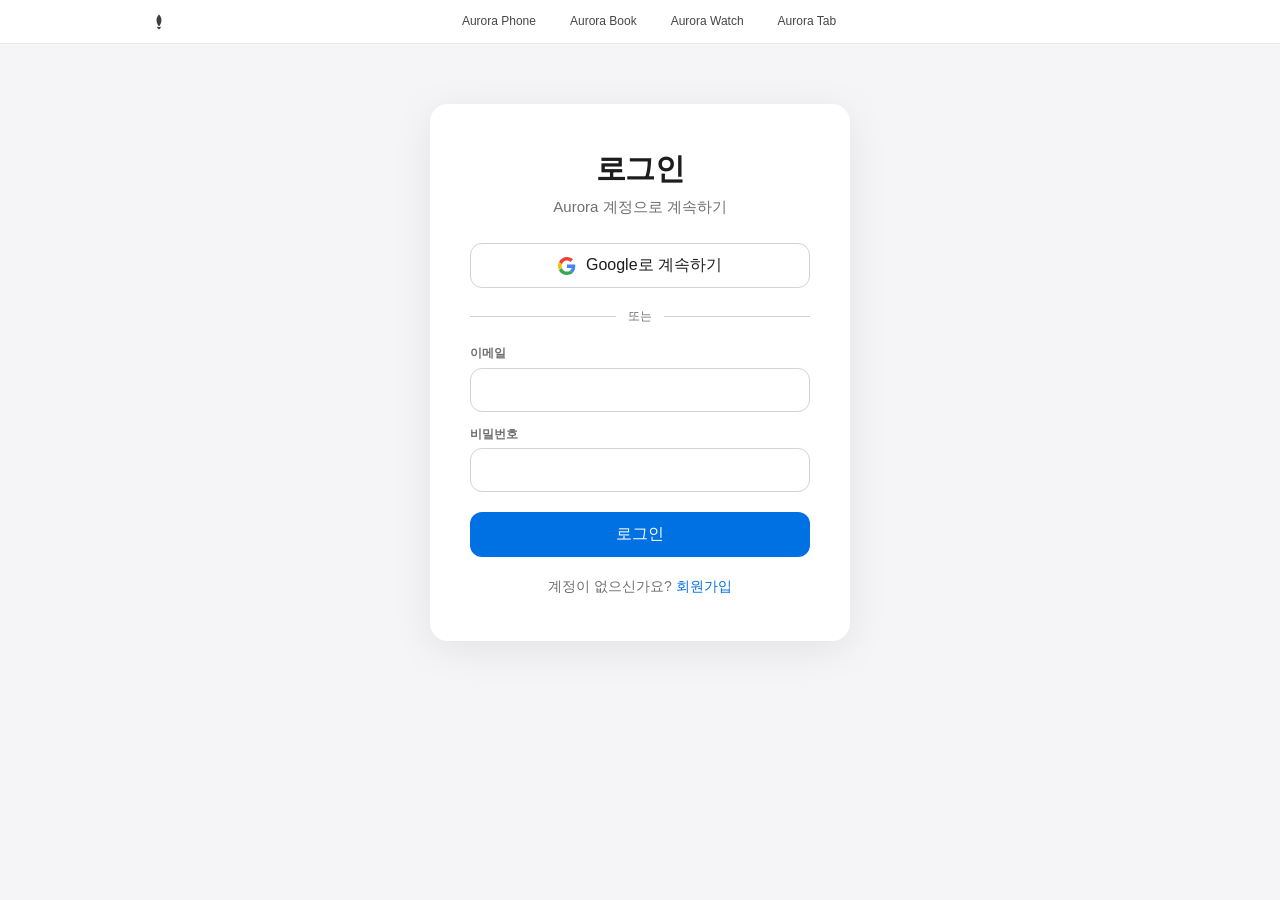
==== login.html @ f7d0edba "Add Supabase auth: Google login, signup, my page, admin page - app.js: Supabase client (ESM CDN, no " ====
<!DOCTYPE html>
<html lang="ko">
<head>
<meta charset="UTF-8" />
<meta name="viewport" content="width=device-width, initial-scale=1" />
<title>로그인 — Aurora</title>
<link rel="stylesheet" href="styles.css" />
<link rel="stylesheet" href="auth.css" />
</head>
<body>

<header class="nav">
  <div class="nav-inner">
    <a class="nav-logo" href="index.html" aria-label="Aurora 홈">
      <svg viewBox="0 0 24 24" width="18" height="18" aria-hidden="true"><path fill="currentColor" d="M12 2c2.2 2.4 3.3 5 3.3 7.6 0 4-2.6 7.4-3.3 8.4-.7-1-3.3-4.4-3.3-8.4C8.7 7 9.8 4.4 12 2zm0 20c1.4-1 2.4-2.4 3-4-1 .5-2 .8-3 .8s-2-.3-3-.8c.6 1.6 1.6 3 3 4z"/></svg>
    </a>
    <nav class="nav-links" aria-label="주요">
      <a href="index.html#phone">Aurora Phone</a>
      <a href="index.html#book">Aurora Book</a>
      <a href="index.html#watch">Aurora Watch</a>
      <a href="index.html#tab">Aurora Tab</a>
    </nav>
    <div class="nav-actions"><span class="nav-auth" id="nav-auth"></span></div>
  </div>
</header>

<main class="page">
  <div class="card">
    <h1>로그인</h1>
    <p class="sub">Aurora 계정으로 계속하기</p>

    <div class="msg err" id="msg"></div>

    <button class="btn-google" id="google">
      <svg viewBox="0 0 48 48" aria-hidden="true">
        <path fill="#EA4335" d="M24 9.5c3.5 0 6.6 1.2 9.1 3.6l6.8-6.8C35.7 2.4 30.3 0 24 0 14.6 0 6.4 5.4 2.5 13.2l7.9 6.1C12.3 13.2 17.6 9.5 24 9.5z"/>
        <path fill="#4285F4" d="M46.1 24.5c0-1.6-.1-3.1-.4-4.5H24v9h12.5c-.5 2.9-2.2 5.3-4.7 7l7.3 5.7c4.3-3.9 6.9-9.8 6.9-17.2z"/>
        <path fill="#FBBC05" d="M10.4 28.3a14.5 14.5 0 0 1 0-8.6l-7.9-6.1a24 24 0 0 0 0 20.8l7.9-6.1z"/>
        <path fill="#34A853" d="M24 48c6.5 0 11.9-2.1 15.9-5.8l-7.3-5.7c-2 1.4-4.7 2.3-8.6 2.3-6.4 0-11.7-3.7-13.6-9.8l-7.9 6.1C6.4 42.6 14.6 48 24 48z"/>
      </svg>
      Google로 계속하기
    </button>

    <div class="divider">또는</div>

    <form id="form">
      <div class="field">
        <label for="email">이메일</label>
        <input type="email" id="email" autocomplete="email" required />
      </div>
      <div class="field">
        <label for="password">비밀번호</label>
        <input type="password" id="password" autocomplete="current-password" required />
      </div>
      <button type="submit" class="btn-block" id="submit">로그인</button>
    </form>

    <p class="alt">계정이 없으신가요? <a href="signup.html">회원가입</a></p>
  </div>
</main>

<script type="module">
  import { supabase, renderNavAuth, signInWithGoogle } from "./app.js";

  renderNavAuth();

  const params = new URLSearchParams(location.search);
  const next = params.get("next") || "mypage.html";
  const msg = document.getElementById("msg");
  const show = (t) => { msg.textContent = t; msg.classList.add("show"); };

  // 이미 로그인 상태면 바로 이동
  supabase.auth.getSession().then(({ data }) => {
    if (data.session) location.replace(next);
  });

  document.getElementById("google").addEventListener("click", () =>
    signInWithGoogle(next)
  );

  document.getElementById("form").addEventListener("submit", async (e) => {
    e.preventDefault();
    msg.classList.remove("show");
    const btn = document.getElementById("submit");
    btn.disabled = true;
    btn.textContent = "확인 중…";
    const { error } = await supabase.auth.signInWithPassword({
      email: document.getElementById("email").value.trim(),
      password: document.getElementById("password").value,
    });
    btn.disabled = false;
    btn.textContent = "로그인";
    if (error) { show(mapError(error.message)); return; }
    location.replace(next);
  });

  function mapError(m) {
    if (/Invalid login credentials/i.test(m)) return "이메일 또는 비밀번호가 올바르지 않습니다.";
    if (/Email not confirmed/i.test(m)) return "이메일 인증이 완료되지 않았습니다. 받은 메일함을 확인하세요.";
    return m;
  }
</script>
</body>
</html>
---- styles.css ----
/* =========================================================
   Aurora — Apple.com 디자인 언어 참고 학습용 클론
   ========================================================= */

:root {
  --black: #1d1d1f;
  --white: #ffffff;
  --grey-bg: #f5f5f7;
  --grey-text: #6e6e73;
  --blue: #0071e3;
  --blue-hover: #0077ed;
  --nav-h: 44px;
  --radius: 18px;
  --font: -apple-system, BlinkMacSystemFont, "SF Pro Display", "SF Pro Text",
    "Helvetica Neue", "Apple SD Gothic Neo", "Malgun Gothic", Arial, sans-serif;
}

* { margin: 0; padding: 0; box-sizing: border-box; }

html { scroll-behavior: smooth; }

body {
  font-family: var(--font);
  color: var(--black);
  background: var(--white);
  -webkit-font-smoothing: antialiased;
  line-height: 1.4;
}

img { max-width: 100%; display: block; }

/* =========================================================
   Global Nav  — 반투명 + backdrop blur (Apple 시그니처)
   ========================================================= */
.nav {
  position: sticky;
  top: 0;
  z-index: 9999;
  height: var(--nav-h);
  background: rgba(255, 255, 255, 0.72);
  backdrop-filter: saturate(180%) blur(20px);
  -webkit-backdrop-filter: saturate(180%) blur(20px);
  border-bottom: 1px solid rgba(0, 0, 0, 0.08);
}

.nav-inner {
  max-width: 1024px;
  height: 100%;
  margin: 0 auto;
  padding: 0 22px;
  display: flex;
  align-items: center;
  justify-content: space-between;
}

.nav-logo {
  color: var(--black);
  display: flex;
  align-items: center;
  opacity: 0.85;
  transition: opacity 0.2s;
}
.nav-logo:hover { opacity: 1; }

.nav-links {
  display: flex;
  gap: 34px;
  flex: 1;
  justify-content: center;
}
.nav-links a {
  font-size: 12px;
  color: var(--black);
  text-decoration: none;
  opacity: 0.82;
  transition: opacity 0.2s;
  white-space: nowrap;
}
.nav-links a:hover { opacity: 1; }

.nav-actions { display: flex; align-items: center; gap: 18px; }
.nav-icon {
  background: none;
  border: 0;
  color: var(--black);
  opacity: 0.82;
  cursor: pointer;
  display: flex;
}
.nav-icon:hover { opacity: 1; }

.nav-burger {
  display: none;
  flex-direction: column;
  gap: 5px;
  background: none;
  border: 0;
  cursor: pointer;
  padding: 4px;
}
.nav-burger span {
  width: 17px;
  height: 1px;
  background: var(--black);
  transition: transform 0.3s, opacity 0.3s;
}
.nav-burger[aria-expanded="true"] span:first-child { transform: translateY(3px) rotate(45deg); }
.nav-burger[aria-expanded="true"] span:last-child { transform: translateY(-3px) rotate(-45deg); }

.nav-drawer {
  display: none;
  flex-direction: column;
  background: rgba(255, 255, 255, 0.96);
  backdrop-filter: blur(20px);
  border-bottom: 1px solid rgba(0, 0, 0, 0.08);
  padding: 8px 22px 22px;
}
.nav-drawer a {
  padding: 14px 0;
  font-size: 17px;
  font-weight: 600;
  color: var(--black);
  text-decoration: none;
  border-bottom: 1px solid rgba(0, 0, 0, 0.06);
}
.nav-drawer.open { display: flex; }

/* =========================================================
   Stage — 풀블리드 히어로 섹션 (교차 톤)
   ========================================================= */
.stage {
  text-align: center;
  padding: 54px 22px 0;
  overflow: hidden;
  display: flex;
  flex-direction: column;
  align-items: center;
  min-height: 620px;
}
.stage--light { background: var(--white); color: var(--black); }
.stage--dark { background: #000; color: #f5f5f7; }

.stage-copy { max-width: 720px; }
.stage h1 {
  font-size: 56px;
  line-height: 1.05;
  font-weight: 600;
  letter-spacing: -0.015em;
}
.stage-sub {
  font-size: 26px;
  font-weight: 500;
  margin-top: 8px;
}
.stage-links {
  margin-top: 20px;
  display: flex;
  gap: 26px;
  justify-content: center;
  align-items: center;
  flex-wrap: wrap;
}

.stage-visual {
  flex: 1;
  display: flex;
  align-items: center;
  justify-content: center;
  padding: 40px 0;
}

/* =========================================================
   Buttons & Links — Apple 스타일 pill / chevron 링크
   ========================================================= */
.btn {
  background: var(--blue);
  color: #fff;
  text-decoration: none;
  font-size: 17px;
  padding: 8px 22px;
  border-radius: 980px;
  transition: background 0.2s;
}
.btn:hover { background: var(--blue-hover); }

.link {
  color: var(--blue);
  text-decoration: none;
  font-size: 17px;
}
.link:hover { text-decoration: underline; }
.link--onaccent { color: #fff; }

/* =========================================================
   Grid — 2-up 타일
   ========================================================= */
.grid {
  display: grid;
  grid-template-columns: repeat(2, 1fr);
  gap: 12px;
  padding: 12px;
  background: var(--grey-bg);
}
.tile {
  border-radius: var(--radius);
  text-align: center;
  padding: 46px 22px 0;
  min-height: 540px;
  display: flex;
  flex-direction: column;
  align-items: center;
  overflow: hidden;
}
.tile--light { background: var(--grey-bg); box-shadow: inset 0 0 0 1px rgba(0,0,0,0.04); }
.tile--dark  { background: #000; color: #f5f5f7; }
.tile--accent { background: linear-gradient(135deg, #6a5acd, #b06ab3); color: #fff; }

.tile h2 {
  font-size: 38px;
  font-weight: 600;
  letter-spacing: -0.015em;
}
.tile-sub { font-size: 19px; font-weight: 500; margin-top: 6px; }
.tile .stage-links { margin-top: 14px; }

/* =========================================================
   Device mockups — 순수 CSS (외부 이미지/상표 미사용)
   ========================================================= */
.device { position: relative; margin-top: auto; }

.device--phone {
  width: 210px; height: 420px;
  background: linear-gradient(160deg, #2b2b2e, #0a0a0c);
  border-radius: 42px;
  padding: 12px;
  box-shadow: 0 40px 80px rgba(0, 0, 0, 0.45);
}
.device--phone .device-screen {
  width: 100%; height: 100%;
  border-radius: 32px;
  background: linear-gradient(200deg, #ff6ec4, #7873f5 55%, #4ade80);
}
.device--phone .device-notch {
  position: absolute; top: 12px; left: 50%; transform: translateX(-50%);
  width: 90px; height: 22px; background: #0a0a0c; border-radius: 0 0 14px 14px;
}

.device--book {
  width: 460px; max-width: 100%;
}
.device--book .device-lid {
  height: 280px;
  background: linear-gradient(160deg, #3a3a3d, #161618);
  border-radius: 16px 16px 4px 4px;
  padding: 10px;
}
.device--book .device-lid::after {
  content: "";
  display: block; width: 100%; height: 100%;
  border-radius: 8px;
  background: linear-gradient(200deg, #89f7fe, #66a6ff);
}
.device--book .device-base {
  height: 16px;
  background: linear-gradient(#c8c8cc, #9a9aa0);
  border-radius: 0 0 12px 12px;
  box-shadow: 0 30px 60px rgba(0, 0, 0, 0.35);
}
.device--book .device-base::after {
  content: ""; display: block; width: 90px; height: 5px;
  background: #7c7c82; border-radius: 0 0 6px 6px; margin: 0 auto;
}

.device--watch {
  width: 150px; height: 180px;
  background: linear-gradient(160deg, #3a3a3d, #161618);
  border-radius: 44px;
  padding: 14px;
  box-shadow: 0 30px 60px rgba(0, 0, 0, 0.3);
}
.device--watch .device-screen {
  width: 100%; height: 100%; border-radius: 30px;
  background: linear-gradient(200deg, #f6d365, #fda085);
}
.device--watch .device-crown {
  position: absolute; right: -5px; top: 60px;
  width: 8px; height: 26px; background: #7c7c82; border-radius: 4px;
}

.device--tab {
  width: 300px; height: 400px;
  background: linear-gradient(160deg, #2b2b2e, #0a0a0c);
  border-radius: 26px;
  padding: 12px;
  box-shadow: 0 40px 80px rgba(0, 0, 0, 0.4);
}
.device--tab .device-screen {
  width: 100%; height: 100%; border-radius: 16px;
  background: linear-gradient(200deg, #a8ff78, #78ffd6);
}

.glyph {
  margin-top: auto;
  font-size: 180px;
  font-weight: 200;
  line-height: 1;
  opacity: 0.9;
  padding-bottom: 30px;
}

/* =========================================================
   Story strip
   ========================================================= */
.story {
  background: var(--grey-bg);
  text-align: center;
  padding: 100px 22px;
}
.story-kicker {
  font-size: 21px;
  color: var(--grey-text);
  font-weight: 600;
}
.story h2 {
  font-size: 44px;
  font-weight: 600;
  letter-spacing: -0.015em;
  margin: 6px 0 18px;
}

/* =========================================================
   Footer
   ========================================================= */
.foot {
  background: var(--grey-bg);
  color: var(--grey-text);
  font-size: 12px;
  border-top: 1px solid rgba(0, 0, 0, 0.08);
}
.foot-inner {
  max-width: 1024px;
  margin: 0 auto;
  padding: 20px 22px 40px;
}
.foot-legal { padding: 16px 0; border-bottom: 1px solid rgba(0,0,0,0.1); }
.foot-legal strong { color: var(--black); }

.foot-cols {
  display: grid;
  grid-template-columns: repeat(4, 1fr);
  gap: 22px;
  padding: 22px 0;
  border-bottom: 1px solid rgba(0, 0, 0, 0.1);
}
.foot-col h3 { font-size: 12px; color: var(--black); margin-bottom: 8px; }
.foot-col a {
  display: block;
  color: var(--grey-text);
  text-decoration: none;
  padding: 4px 0;
}
.foot-col a:hover { text-decoration: underline; color: var(--black); }

.foot-copy { padding-top: 16px; }

/* =========================================================
   Reveal on scroll
   ========================================================= */
.reveal {
  opacity: 0;
  transform: translateY(28px);
  transition: opacity 0.8s ease, transform 0.8s ease;
}
.reveal.in { opacity: 1; transform: none; }

/* =========================================================
   Responsive
   ========================================================= */
@media (max-width: 833px) {
  .nav-links { display: none; }
  .nav-burger { display: flex; }
  .grid { grid-template-columns: 1fr; }
  .foot-cols { grid-template-columns: repeat(2, 1fr); }
  .stage h1 { font-size: 40px; }
  .stage-sub { font-size: 21px; }
  .tile h2 { font-size: 30px; }
  .story h2 { font-size: 32px; }
  .device--book { width: 100%; }
}

@media (prefers-reduced-motion: reduce) {
  html { scroll-behavior: auto; }
  .reveal { transition: none; opacity: 1; transform: none; }
}
---- auth.css ----
/* =========================================================
   Aurora — 인증/계정 페이지 스타일 (styles.css 토큰 재사용)
   ========================================================= */

.page {
  min-height: calc(100vh - var(--nav-h));
  background: var(--grey-bg);
  padding: 60px 22px 80px;
  display: flex;
  justify-content: center;
}

.card {
  background: var(--white);
  border-radius: var(--radius);
  padding: 44px 40px;
  width: 100%;
  max-width: 420px;
  box-shadow: 0 8px 40px rgba(0, 0, 0, 0.08);
  align-self: flex-start;
}
.card--wide { max-width: 960px; }

.card h1 {
  font-size: 30px;
  font-weight: 600;
  letter-spacing: -0.015em;
  text-align: center;
}
.card .sub {
  text-align: center;
  color: var(--grey-text);
  font-size: 15px;
  margin: 6px 0 26px;
}

/* ---------- form ---------- */
.field { margin-bottom: 14px; }
.field label {
  display: block;
  font-size: 12px;
  font-weight: 600;
  color: var(--grey-text);
  margin-bottom: 6px;
}
.field input {
  width: 100%;
  font-size: 16px;
  font-family: inherit;
  padding: 12px 14px;
  border: 1px solid #d2d2d7;
  border-radius: 12px;
  background: #fff;
  transition: border-color 0.15s, box-shadow 0.15s;
}
.field input:focus {
  outline: none;
  border-color: var(--blue);
  box-shadow: 0 0 0 3px rgba(0, 113, 227, 0.15);
}

.btn-block {
  width: 100%;
  border: 0;
  cursor: pointer;
  background: var(--blue);
  color: #fff;
  font-size: 16px;
  font-family: inherit;
  font-weight: 500;
  padding: 12px 18px;
  border-radius: 12px;
  transition: background 0.2s;
  margin-top: 6px;
}
.btn-block:hover { background: var(--blue-hover); }
.btn-block:disabled { opacity: 0.5; cursor: default; }

.btn-google {
  width: 100%;
  cursor: pointer;
  background: #fff;
  color: var(--black);
  border: 1px solid #d2d2d7;
  font-size: 16px;
  font-family: inherit;
  font-weight: 500;
  padding: 11px 18px;
  border-radius: 12px;
  display: flex;
  align-items: center;
  justify-content: center;
  gap: 10px;
  transition: background 0.15s;
}
.btn-google:hover { background: #f5f5f7; }
.btn-google svg { width: 18px; height: 18px; }

.divider {
  display: flex;
  align-items: center;
  gap: 12px;
  color: var(--grey-text);
  font-size: 12px;
  margin: 20px 0;
}
.divider::before,
.divider::after {
  content: "";
  flex: 1;
  height: 1px;
  background: #d2d2d7;
}

.alt {
  text-align: center;
  font-size: 14px;
  color: var(--grey-text);
  margin-top: 20px;
}
.alt a { color: var(--blue); text-decoration: none; }
.alt a:hover { text-decoration: underline; }

.msg {
  font-size: 14px;
  padding: 12px 14px;
  border-radius: 10px;
  margin-bottom: 16px;
  display: none;
}
.msg.show { display: block; }
.msg.err { background: #fdecea; color: #b3261e; }
.msg.ok { background: #e7f6ec; color: #1b7f3b; }

/* ---------- my page ---------- */
.profile-head {
  display: flex;
  align-items: center;
  gap: 16px;
  margin-bottom: 26px;
}
.avatar {
  width: 64px;
  height: 64px;
  border-radius: 50%;
  background: linear-gradient(135deg, #6a5acd, #b06ab3);
  color: #fff;
  display: flex;
  align-items: center;
  justify-content: center;
  font-size: 26px;
  font-weight: 600;
  flex-shrink: 0;
  object-fit: cover;
}
.profile-head .who { font-size: 19px; font-weight: 600; }
.profile-head .mail { font-size: 14px; color: var(--grey-text); }

.badge {
  display: inline-block;
  font-size: 11px;
  font-weight: 700;
  letter-spacing: 0.04em;
  text-transform: uppercase;
  padding: 3px 8px;
  border-radius: 6px;
  background: #e8e8ed;
  color: #444;
  margin-left: 8px;
}
.badge.admin { background: #6a5acd; color: #fff; }

.meta-row {
  display: flex;
  justify-content: space-between;
  padding: 12px 0;
  border-bottom: 1px solid #ececf0;
  font-size: 14px;
}
.meta-row span:first-child { color: var(--grey-text); }

.row-actions { display: flex; gap: 12px; margin-top: 24px; }
.row-actions .btn-block { margin-top: 0; }
.btn-ghost {
  background: #fff;
  color: var(--black);
  border: 1px solid #d2d2d7;
}
.btn-ghost:hover { background: #f5f5f7; }

/* ---------- admin table ---------- */
.table-wrap { overflow-x: auto; }
table.users {
  width: 100%;
  border-collapse: collapse;
  font-size: 14px;
}
table.users th,
table.users td {
  text-align: left;
  padding: 12px 10px;
  border-bottom: 1px solid #ececf0;
  white-space: nowrap;
}
table.users th {
  font-size: 12px;
  color: var(--grey-text);
  font-weight: 600;
}
table.users select {
  font-family: inherit;
  font-size: 13px;
  padding: 6px 8px;
  border: 1px solid #d2d2d7;
  border-radius: 8px;
  background: #fff;
}
.stat-line {
  font-size: 13px;
  color: var(--grey-text);
  margin-bottom: 16px;
}

/* nav auth links */
.nav-auth { display: flex; align-items: center; gap: 16px; }
.nav-auth a {
  font-size: 12px;
  color: var(--black);
  text-decoration: none;
  opacity: 0.82;
}
.nav-auth a:hover { opacity: 1; }

@media (max-width: 833px) {
  .card { padding: 32px 22px; }
}
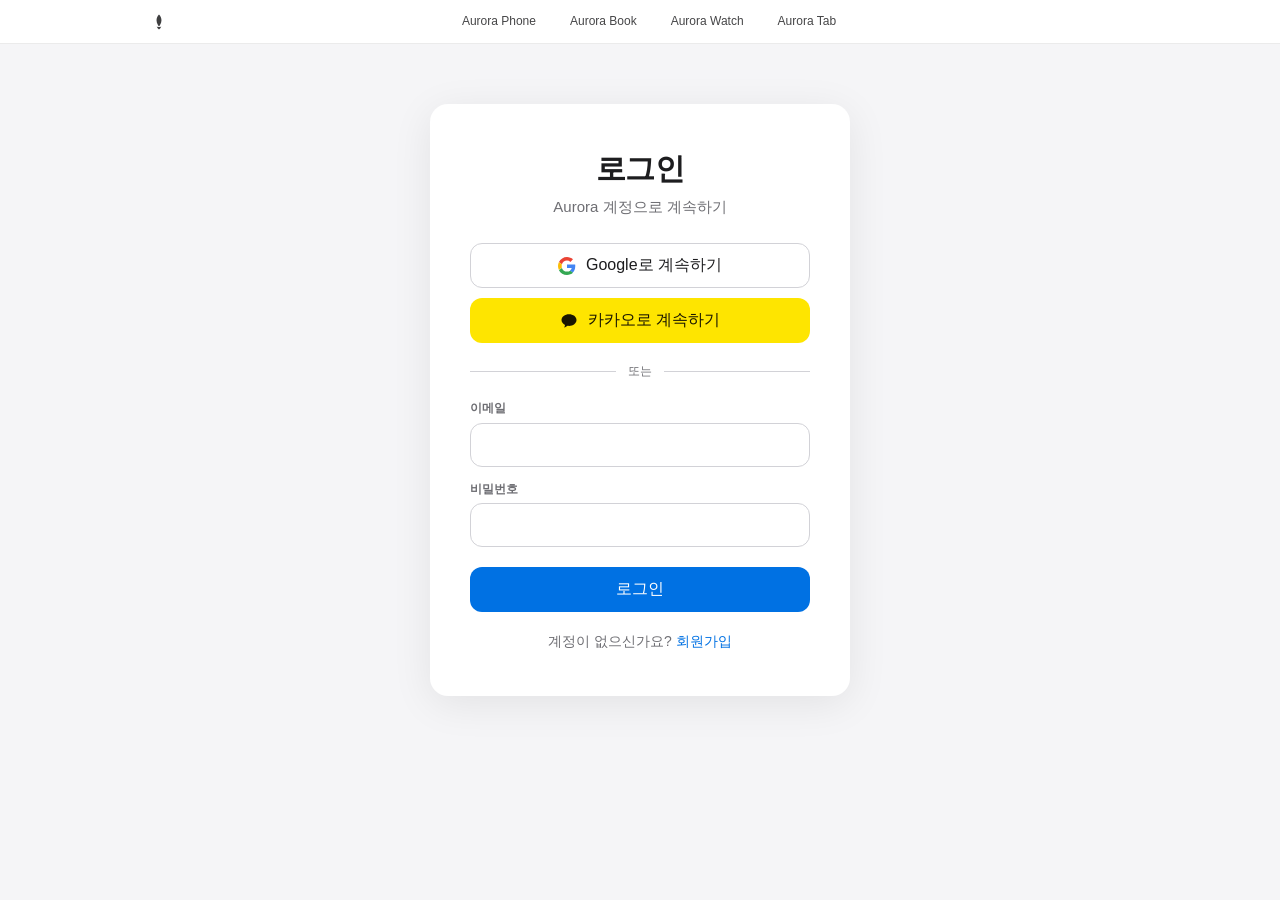
==== commit 477b5344: "Add Kakao login alongside Google app.js refactors social sign-in into a shared signInWith(provider,." ====
--- a/login.html
+++ b/login.html
@@ -41,6 +41,13 @@
       Google로 계속하기
     </button>
 
+    <button class="btn-kakao" id="kakao">
+      <svg viewBox="0 0 24 24" aria-hidden="true">
+        <path fill="#191600" d="M12 3C6.5 3 2 6.5 2 10.8c0 2.8 1.9 5.2 4.7 6.6-.2.7-.7 2.6-.8 3-.1.5.2.5.4.4.3-.1 2.7-1.8 3.7-2.5.7.1 1.4.2 2 .2 5.5 0 10-3.5 10-7.9S17.5 3 12 3z"/>
+      </svg>
+      카카오로 계속하기
+    </button>
+
     <div class="divider">또는</div>
 
     <form id="form">
@@ -60,7 +67,7 @@
 </main>
 
 <script type="module">
-  import { supabase, renderNavAuth, signInWithGoogle } from "./app.js";
+  import { supabase, renderNavAuth, signInWithGoogle, signInWithKakao } from "./app.js";
 
   renderNavAuth();
 
@@ -76,6 +83,9 @@
 
   document.getElementById("google").addEventListener("click", () =>
     signInWithGoogle(next)
+  );
+  document.getElementById("kakao").addEventListener("click", () =>
+    signInWithKakao(next)
   );
 
   document.getElementById("form").addEventListener("submit", async (e) => {
--- a/auth.css
+++ b/auth.css
@@ -95,6 +95,27 @@
 }
 .btn-google:hover { background: #f5f5f7; }
 .btn-google svg { width: 18px; height: 18px; }
+
+.btn-kakao {
+  width: 100%;
+  cursor: pointer;
+  background: #fee500;
+  color: #191600;
+  border: 0;
+  font-size: 16px;
+  font-family: inherit;
+  font-weight: 500;
+  padding: 12px 18px;
+  border-radius: 12px;
+  display: flex;
+  align-items: center;
+  justify-content: center;
+  gap: 10px;
+  margin-top: 10px;
+  transition: background 0.15s;
+}
+.btn-kakao:hover { background: #fdd835; }
+.btn-kakao svg { width: 18px; height: 18px; }
 
 .divider {
   display: flex;
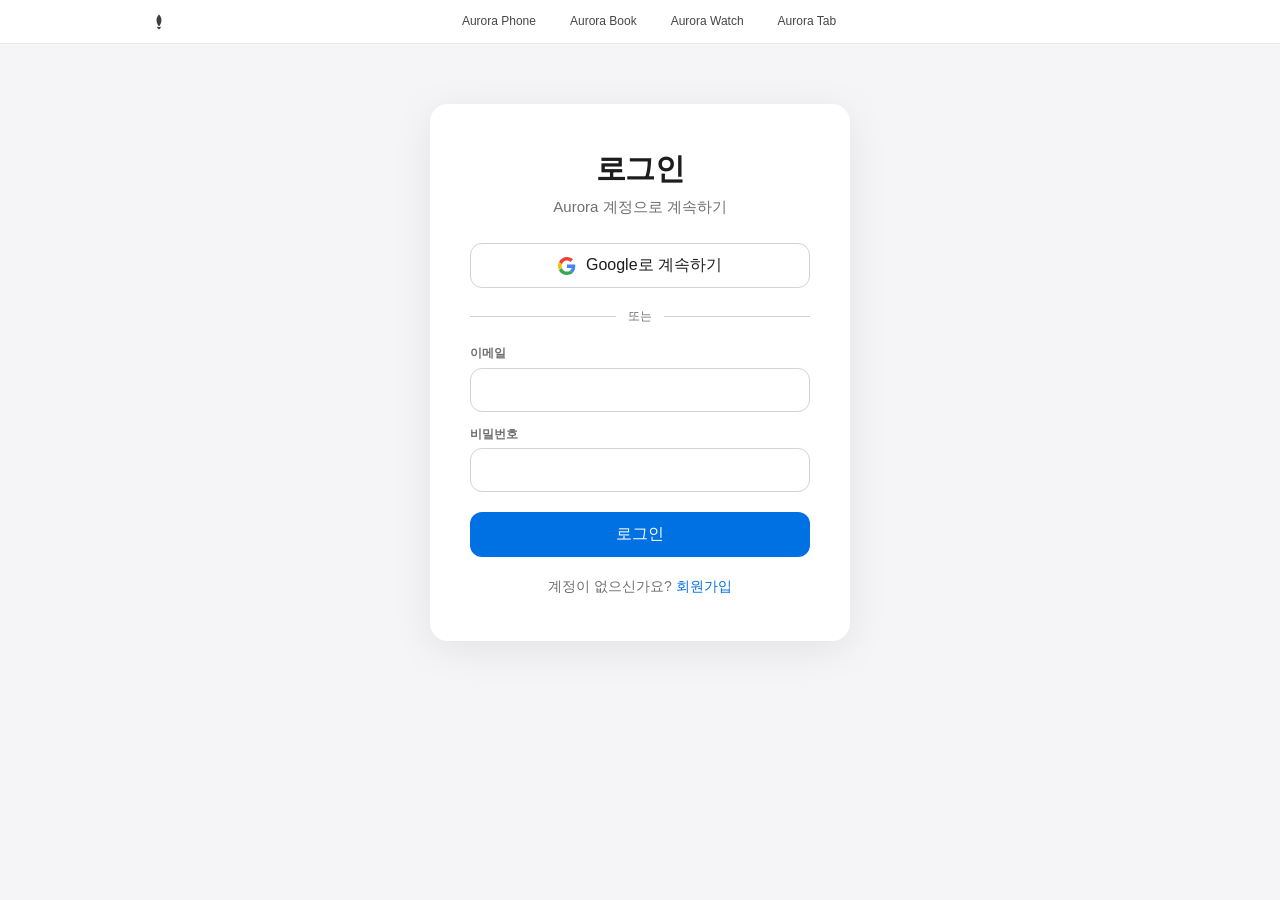
==== commit 847faa7b: "Hide Kakao login button pending business-app conversion Kakao's consent redirect fails with KOE205: " ====
--- a/login.html
+++ b/login.html
@@ -41,12 +41,17 @@
       Google로 계속하기
     </button>
 
+    <!-- 카카오 로그인: 비즈 앱 전환 전까지 숨김 (Supabase 가 account_email 스코프를
+         강제 요청 → account_email 은 비즈 앱에서만 활성화 가능 → KOE205).
+         비즈 앱 전환 + account_email 선택 동의 설정 후 아래 버튼 주석만 풀면 됨. -->
+    <!--
     <button class="btn-kakao" id="kakao">
       <svg viewBox="0 0 24 24" aria-hidden="true">
         <path fill="#191600" d="M12 3C6.5 3 2 6.5 2 10.8c0 2.8 1.9 5.2 4.7 6.6-.2.7-.7 2.6-.8 3-.1.5.2.5.4.4.3-.1 2.7-1.8 3.7-2.5.7.1 1.4.2 2 .2 5.5 0 10-3.5 10-7.9S17.5 3 12 3z"/>
       </svg>
       카카오로 계속하기
     </button>
+    -->
 
     <div class="divider">또는</div>
 
@@ -84,7 +89,7 @@
   document.getElementById("google").addEventListener("click", () =>
     signInWithGoogle(next)
   );
-  document.getElementById("kakao").addEventListener("click", () =>
+  document.getElementById("kakao")?.addEventListener("click", () =>
     signInWithKakao(next)
   );
 
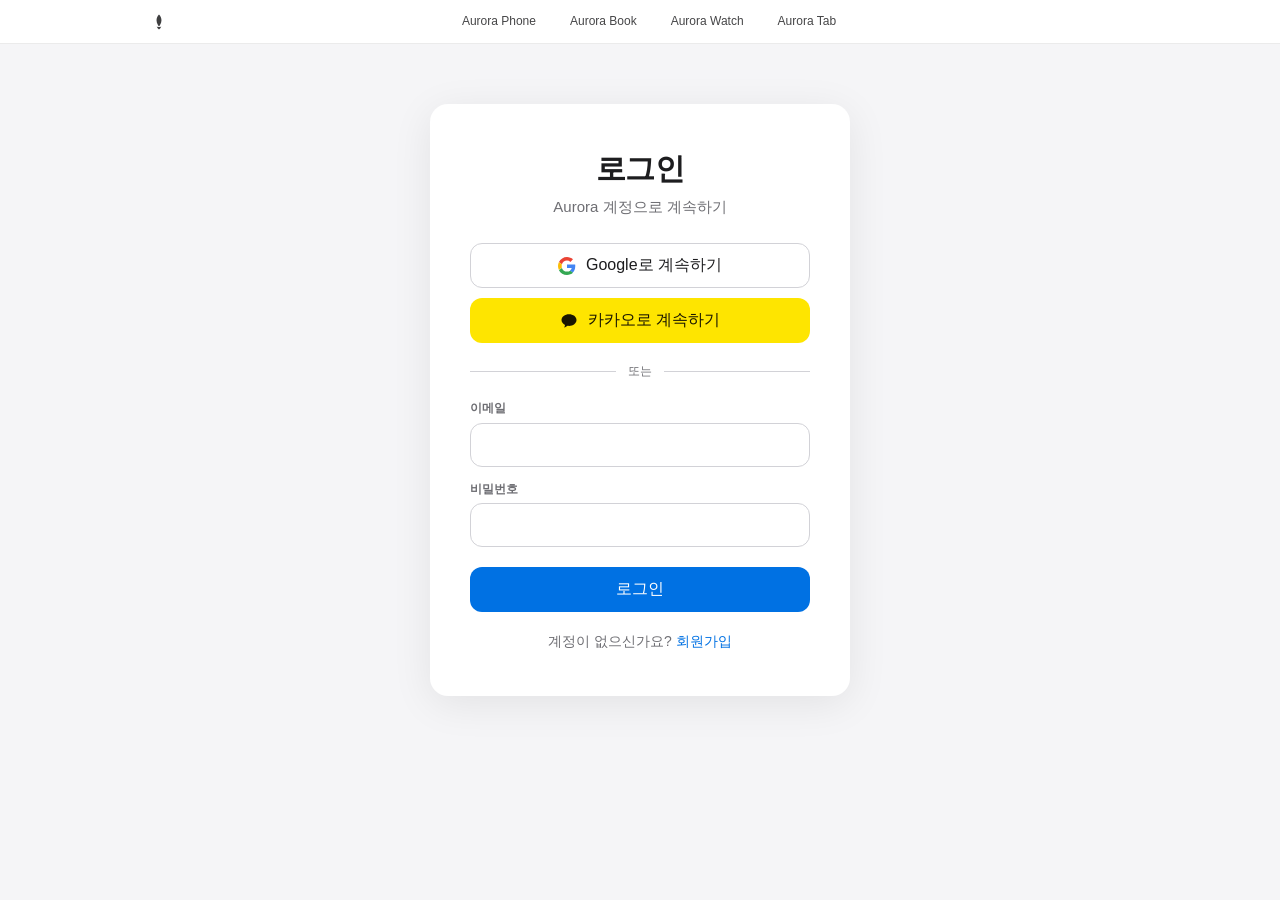
==== commit 1a4a4886: "Re-enable Kakao login (business app + account_email consent configured) Kakao app converted to a bus" ====
--- a/login.html
+++ b/login.html
@@ -41,17 +41,12 @@
       Google로 계속하기
     </button>
 
-    <!-- 카카오 로그인: 비즈 앱 전환 전까지 숨김 (Supabase 가 account_email 스코프를
-         강제 요청 → account_email 은 비즈 앱에서만 활성화 가능 → KOE205).
-         비즈 앱 전환 + account_email 선택 동의 설정 후 아래 버튼 주석만 풀면 됨. -->
-    <!--
     <button class="btn-kakao" id="kakao">
       <svg viewBox="0 0 24 24" aria-hidden="true">
         <path fill="#191600" d="M12 3C6.5 3 2 6.5 2 10.8c0 2.8 1.9 5.2 4.7 6.6-.2.7-.7 2.6-.8 3-.1.5.2.5.4.4.3-.1 2.7-1.8 3.7-2.5.7.1 1.4.2 2 .2 5.5 0 10-3.5 10-7.9S17.5 3 12 3z"/>
       </svg>
       카카오로 계속하기
     </button>
-    -->
 
     <div class="divider">또는</div>
 
